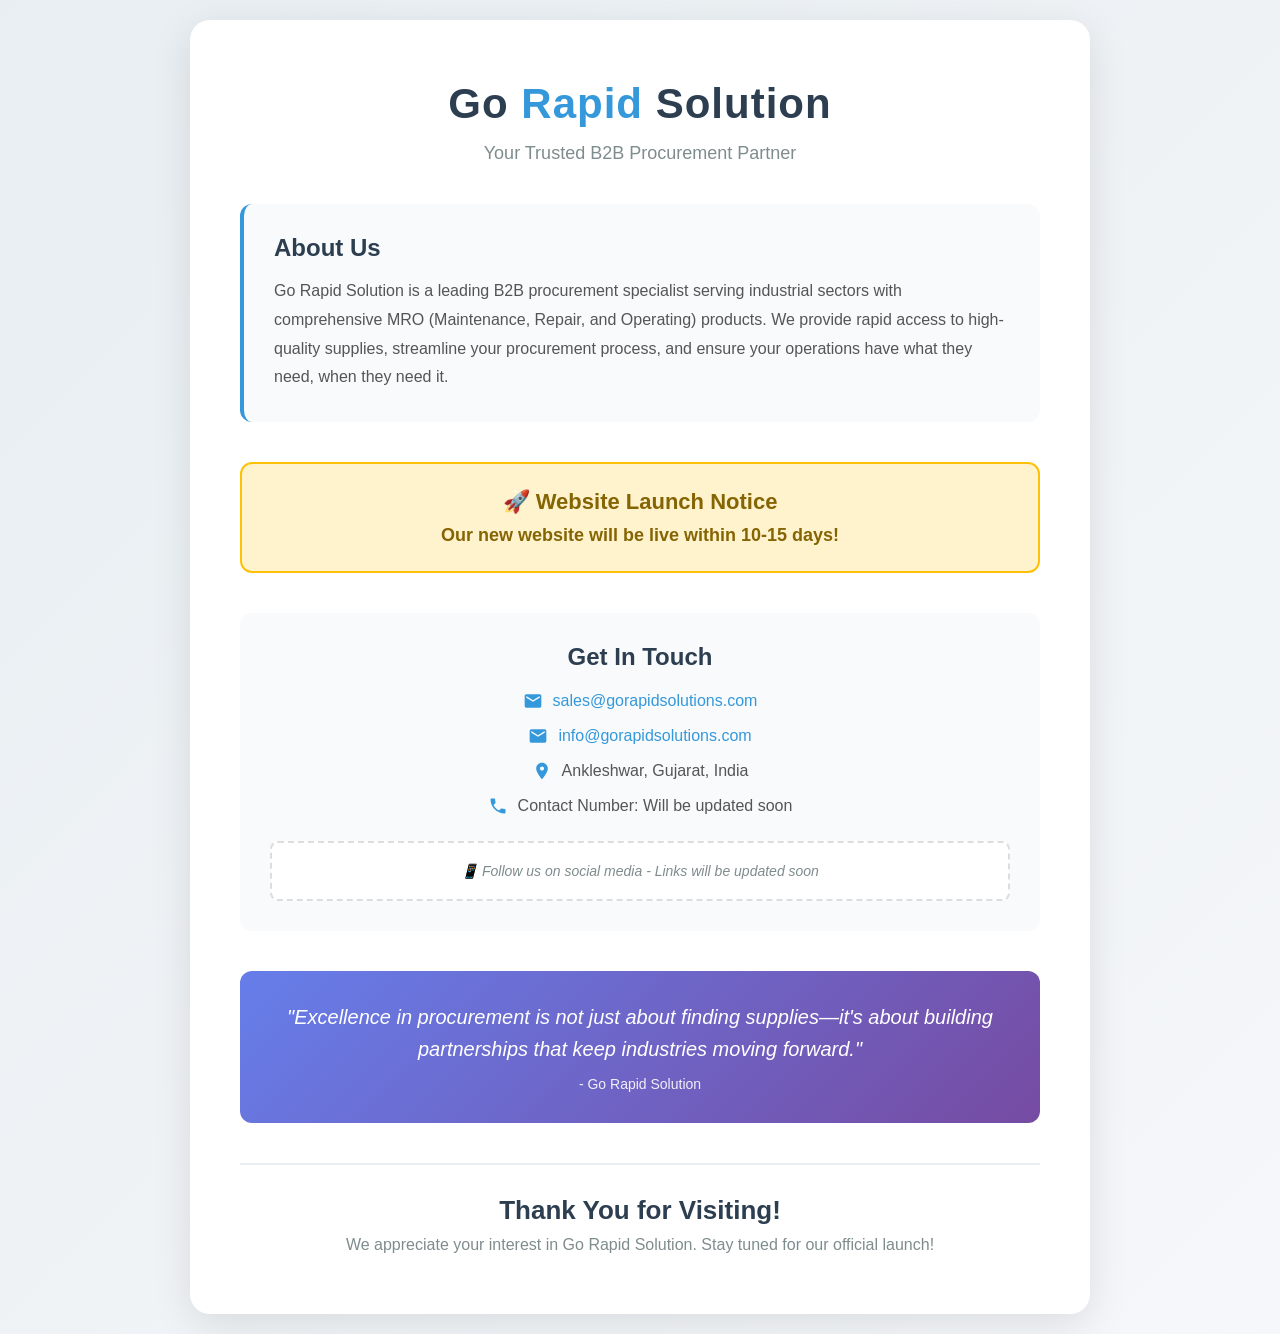
==== index.html @ 566a6eef "hvjh" ====
<!DOCTYPE html>
<html lang="en">
<head>
    <meta charset="UTF-8">
    <meta name="viewport" content="width=device-width, initial-scale=1.0">
    <title>Go Rapid Solution - Coming Soon</title>
    <link rel="stylesheet" href="styles.css">
</head>
<body>
    <div class="container">
        <div class="logo">
            Go <span>Rapid</span> Solution
        </div>
        <div class="subtitle">Your Trusted B2B Procurement Partner</div>

        <div class="about">
            <h2>About Us</h2>
            <p>
                Go Rapid Solution is a leading B2B procurement specialist serving industrial sectors with comprehensive MRO (Maintenance, Repair, and Operating) products. We provide rapid access to high-quality supplies, streamline your procurement process, and ensure your operations have what they need, when they need it.
            </p>
        </div>

        <div class="notice-box">
            <h3>🚀 Website Launch Notice</h3>
            <p>Our new website will be live within 10-15 days!</p>
        </div>

        <div class="contact-section">
            <h3>Get In Touch</h3>
            <div class="contact-info">
                <div class="contact-item">
                    <svg xmlns="http://www.w3.org/2000/svg" viewBox="0 0 24 24">
                        <path d="M20 4H4c-1.1 0-1.99.9-1.99 2L2 18c0 1.1.9 2 2 2h16c1.1 0 2-.9 2-2V6c0-1.1-.9-2-2-2zm0 4l-8 5-8-5V6l8 5 8-5v2z"/>
                    </svg>
                    <a href="mailto:sales@gorapidsolutions.com">sales@gorapidsolutions.com</a>
                </div>
                <div class="contact-item">
                    <svg xmlns="http://www.w3.org/2000/svg" viewBox="0 0 24 24">
                        <path d="M20 4H4c-1.1 0-1.99.9-1.99 2L2 18c0 1.1.9 2 2 2h16c1.1 0 2-.9 2-2V6c0-1.1-.9-2-2-2zm0 4l-8 5-8-5V6l8 5 8-5v2z"/>
                    </svg>
                    <a href="mailto:info@gorapidsolutions.com">info@gorapidsolutions.com</a>
                </div>
                <div class="contact-item">
                    <svg xmlns="http://www.w3.org/2000/svg" viewBox="0 0 24 24">
                        <path d="M12 2C8.13 2 5 5.13 5 9c0 5.25 7 13 7 13s7-7.75 7-13c0-3.87-3.13-7-7-7zm0 9.5c-1.38 0-2.5-1.12-2.5-2.5s1.12-2.5 2.5-2.5 2.5 1.12 2.5 2.5-1.12 2.5-2.5 2.5z"/>
                    </svg>
                    <span>Ankleshwar, Gujarat, India</span>
                </div>
                <div class="contact-item">
                    <svg xmlns="http://www.w3.org/2000/svg" viewBox="0 0 24 24">
                        <path d="M6.62 10.79c1.44 2.83 3.76 5.14 6.59 6.59l2.2-2.2c.27-.27.67-.36 1.02-.24 1.12.37 2.33.57 3.57.57.55 0 1 .45 1 1V20c0 .55-.45 1-1 1-9.39 0-17-7.61-17-17 0-.55.45-1 1-1h3.5c.55 0 1 .45 1 1 0 1.25.2 2.45.57 3.57.11.35.03.74-.25 1.02l-2.2 2.2z"/>
                    </svg>
                    <span>Contact Number: Will be updated soon</span>
                </div>
            </div>

            <div class="social-placeholder">
                <p>📱 Follow us on social media - Links will be updated soon</p>
            </div>
        </div>

        <div class="quote">
            <p>"Excellence in procurement is not just about finding supplies—it's about building partnerships that keep industries moving forward."</p>
            <span>- Go Rapid Solution</span>
        </div>

        <div class="thank-you">
            <h3>Thank You for Visiting!</h3>
            <p>We appreciate your interest in Go Rapid Solution. Stay tuned for our official launch!</p>
        </div>
    </div>
</body>
</html>
---- styles.css ----
* {
    margin: 0;
    padding: 0;
    box-sizing: border-box;
}

body {
    font-family: 'Segoe UI', Tahoma, Geneva, Verdana, sans-serif;
    background: linear-gradient(135deg, #e8eef2 0%, #f5f7fa 100%);
    min-height: 100vh;
    display: flex;
    justify-content: center;
    align-items: center;
    padding: 20px;
}

.container {
    max-width: 900px;
    background: white;
    padding: 60px 50px;
    border-radius: 20px;
    box-shadow: 0 10px 40px rgba(0, 0, 0, 0.1);
    text-align: center;
}

.logo {
    font-size: 42px;
    font-weight: 700;
    color: #2c3e50;
    margin-bottom: 15px;
    letter-spacing: 1px;
}

.logo span {
    color: #3498db;
}

.subtitle {
    font-size: 18px;
    color: #7f8c8d;
    margin-bottom: 40px;
    font-weight: 300;
}

.about {
    text-align: left;
    margin-bottom: 40px;
    padding: 30px;
    background: #f8fafc;
    border-radius: 12px;
    border-left: 4px solid #3498db;
}

.about h2 {
    color: #2c3e50;
    font-size: 24px;
    margin-bottom: 15px;
}

.about p {
    color: #555;
    line-height: 1.8;
    font-size: 16px;
}

.notice-box {
    background: #fff3cd;
    border: 2px solid #ffc107;
    border-radius: 12px;
    padding: 25px;
    margin: 40px 0;
}

.notice-box h3 {
    color: #856404;
    font-size: 22px;
    margin-bottom: 10px;
}

.notice-box p {
    color: #856404;
    font-size: 18px;
    font-weight: 600;
}

.contact-section {
    margin: 40px 0;
    padding: 30px;
    background: #f8fafc;
    border-radius: 12px;
}

.contact-section h3 {
    color: #2c3e50;
    font-size: 24px;
    margin-bottom: 20px;
}

.contact-info {
    display: flex;
    flex-direction: column;
    gap: 15px;
    margin-bottom: 20px;
}

.contact-item {
    display: flex;
    align-items: center;
    justify-content: center;
    gap: 10px;
    color: #555;
    font-size: 16px;
}

.contact-item svg {
    width: 20px;
    height: 20px;
    fill: #3498db;
}

.contact-item a {
    color: #3498db;
    text-decoration: none;
    transition: color 0.3s;
}

.contact-item a:hover {
    color: #2980b9;
}

.social-placeholder {
    margin-top: 25px;
    padding: 20px;
    background: white;
    border-radius: 8px;
    border: 2px dashed #ddd;
}

.social-placeholder p {
    color: #7f8c8d;
    font-size: 14px;
    font-style: italic;
}

.quote {
    margin: 40px 0;
    padding: 30px;
    background: linear-gradient(135deg, #667eea 0%, #764ba2 100%);
    border-radius: 12px;
    color: white;
}

.quote p {
    font-size: 20px;
    font-style: italic;
    line-height: 1.6;
    margin-bottom: 10px;
}

.quote span {
    font-size: 14px;
    opacity: 0.9;
}

.thank-you {
    margin-top: 40px;
    padding-top: 30px;
    border-top: 2px solid #e8eef2;
}

.thank-you h3 {
    color: #2c3e50;
    font-size: 26px;
    margin-bottom: 10px;
}

.thank-you p {
    color: #7f8c8d;
    font-size: 16px;
}

@media (max-width: 768px) {
    .container {
        padding: 40px 30px;
    }

    .logo {
        font-size: 32px;
    }

    .about,
    .contact-section,
    .notice-box,
    .quote {
        padding: 20px;
    }
}
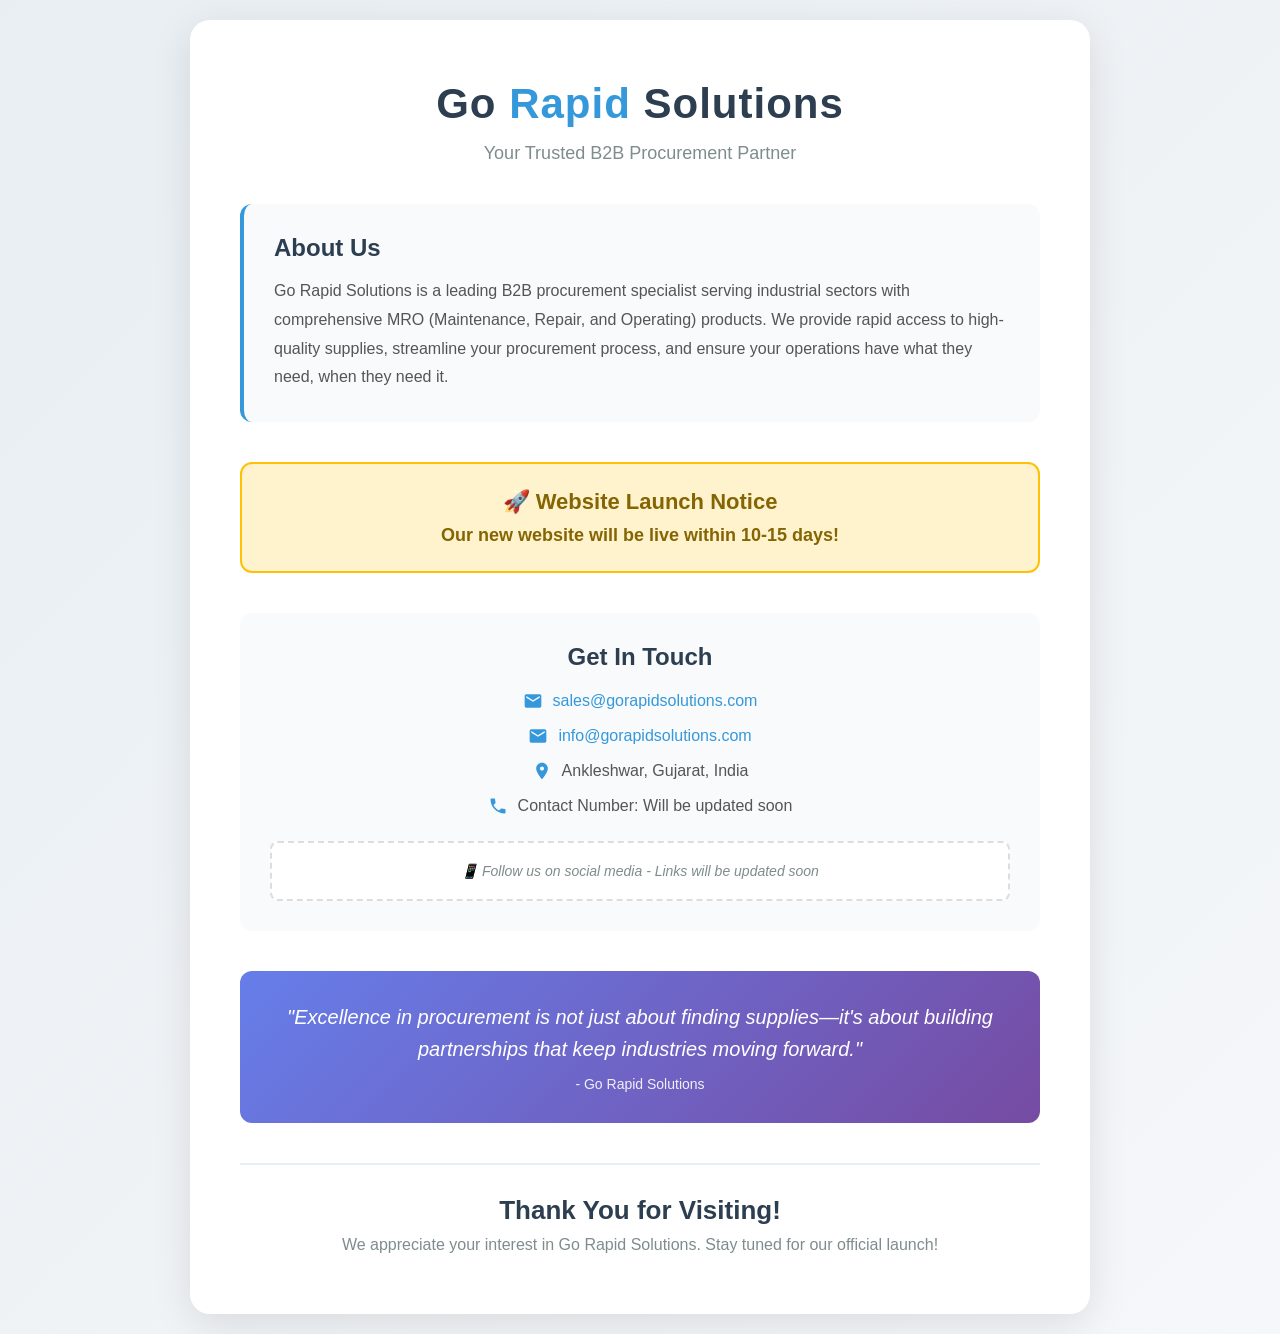
==== commit 9ade4c1b: "update" ====
--- a/index.html
+++ b/index.html
@@ -3,20 +3,20 @@
 <head>
     <meta charset="UTF-8">
     <meta name="viewport" content="width=device-width, initial-scale=1.0">
-    <title>Go Rapid Solution - Coming Soon</title>
+    <title>Go Rapid Solutions - Coming Soon</title>
     <link rel="stylesheet" href="styles.css">
 </head>
 <body>
     <div class="container">
         <div class="logo">
-            Go <span>Rapid</span> Solution
+            Go <span>Rapid</span> Solutions
         </div>
         <div class="subtitle">Your Trusted B2B Procurement Partner</div>
 
         <div class="about">
             <h2>About Us</h2>
             <p>
-                Go Rapid Solution is a leading B2B procurement specialist serving industrial sectors with comprehensive MRO (Maintenance, Repair, and Operating) products. We provide rapid access to high-quality supplies, streamline your procurement process, and ensure your operations have what they need, when they need it.
+                Go Rapid Solutions is a leading B2B procurement specialist serving industrial sectors with comprehensive MRO (Maintenance, Repair, and Operating) products. We provide rapid access to high-quality supplies, streamline your procurement process, and ensure your operations have what they need, when they need it.
             </p>
         </div>
 
@@ -61,12 +61,12 @@
 
         <div class="quote">
             <p>"Excellence in procurement is not just about finding supplies—it's about building partnerships that keep industries moving forward."</p>
-            <span>- Go Rapid Solution</span>
+            <span>- Go Rapid Solutions</span>
         </div>
 
         <div class="thank-you">
             <h3>Thank You for Visiting!</h3>
-            <p>We appreciate your interest in Go Rapid Solution. Stay tuned for our official launch!</p>
+            <p>We appreciate your interest in Go Rapid Solutions. Stay tuned for our official launch!</p>
         </div>
     </div>
 </body>
